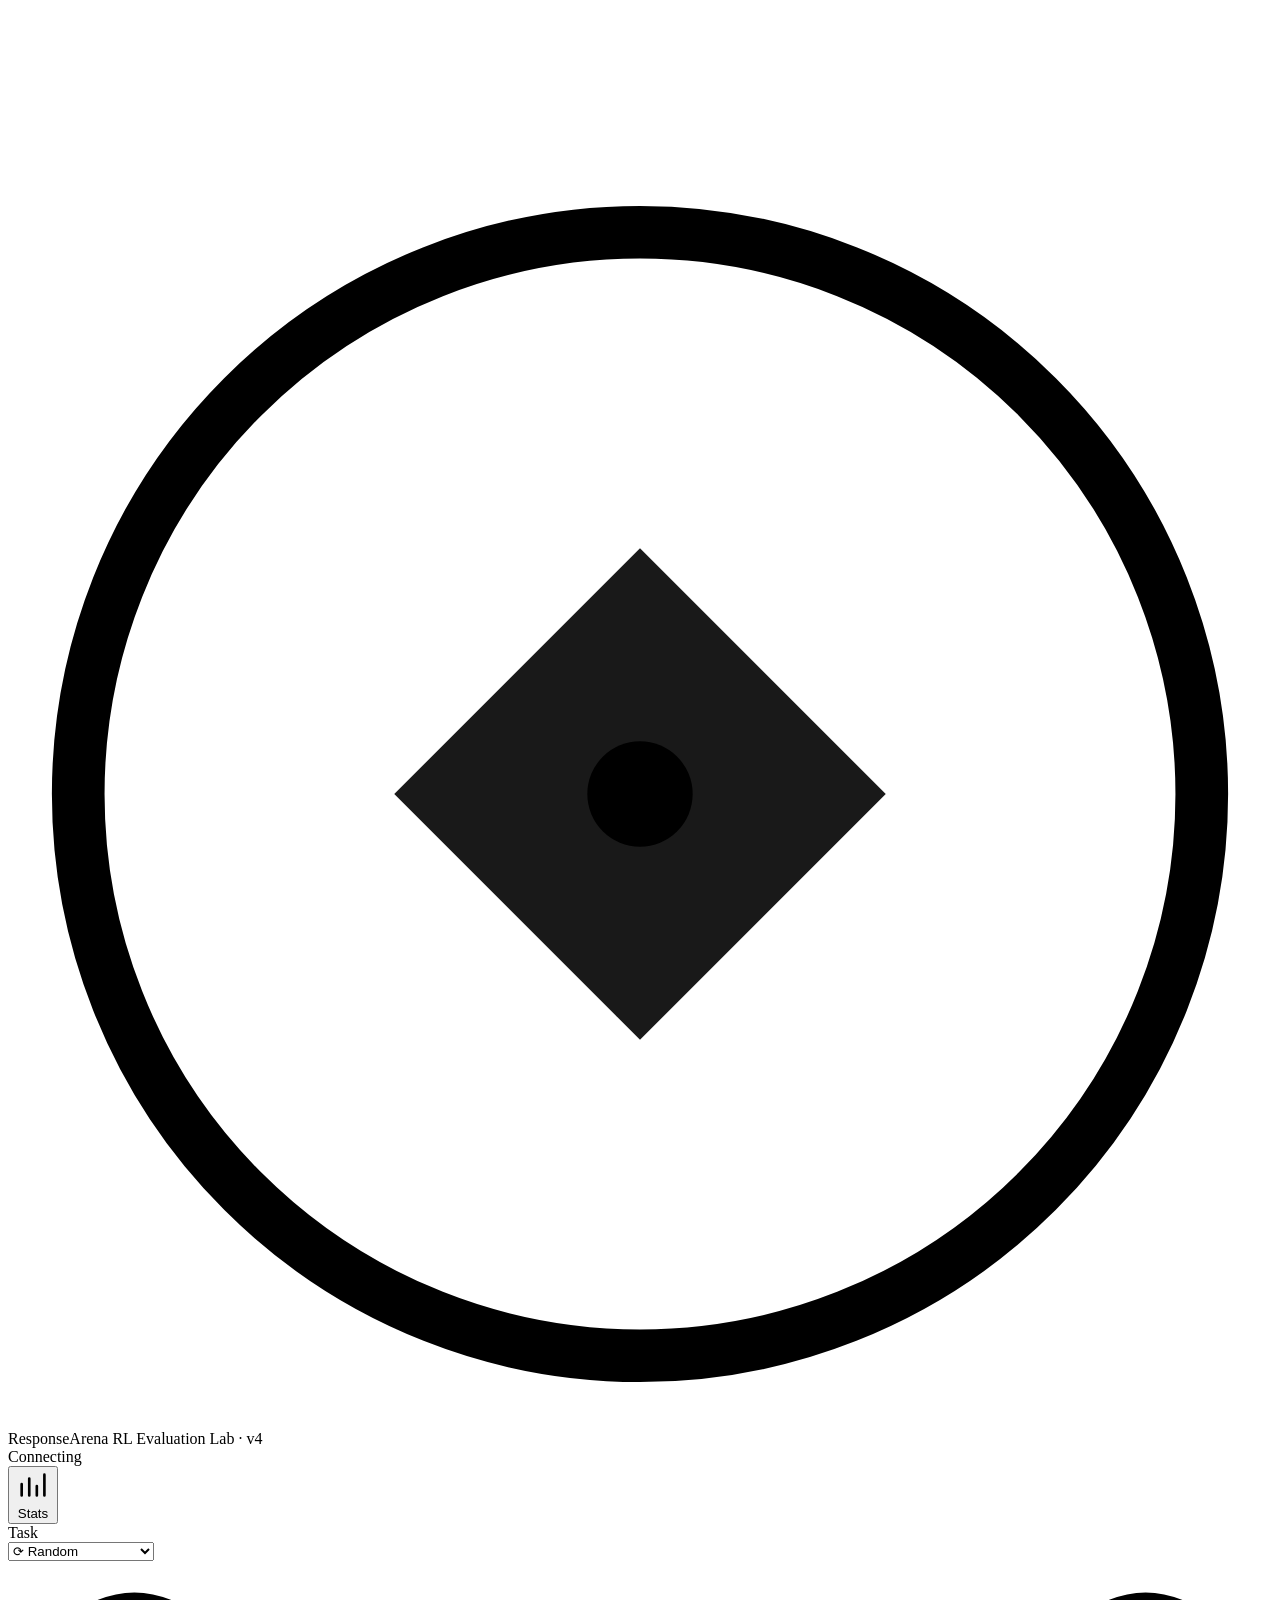
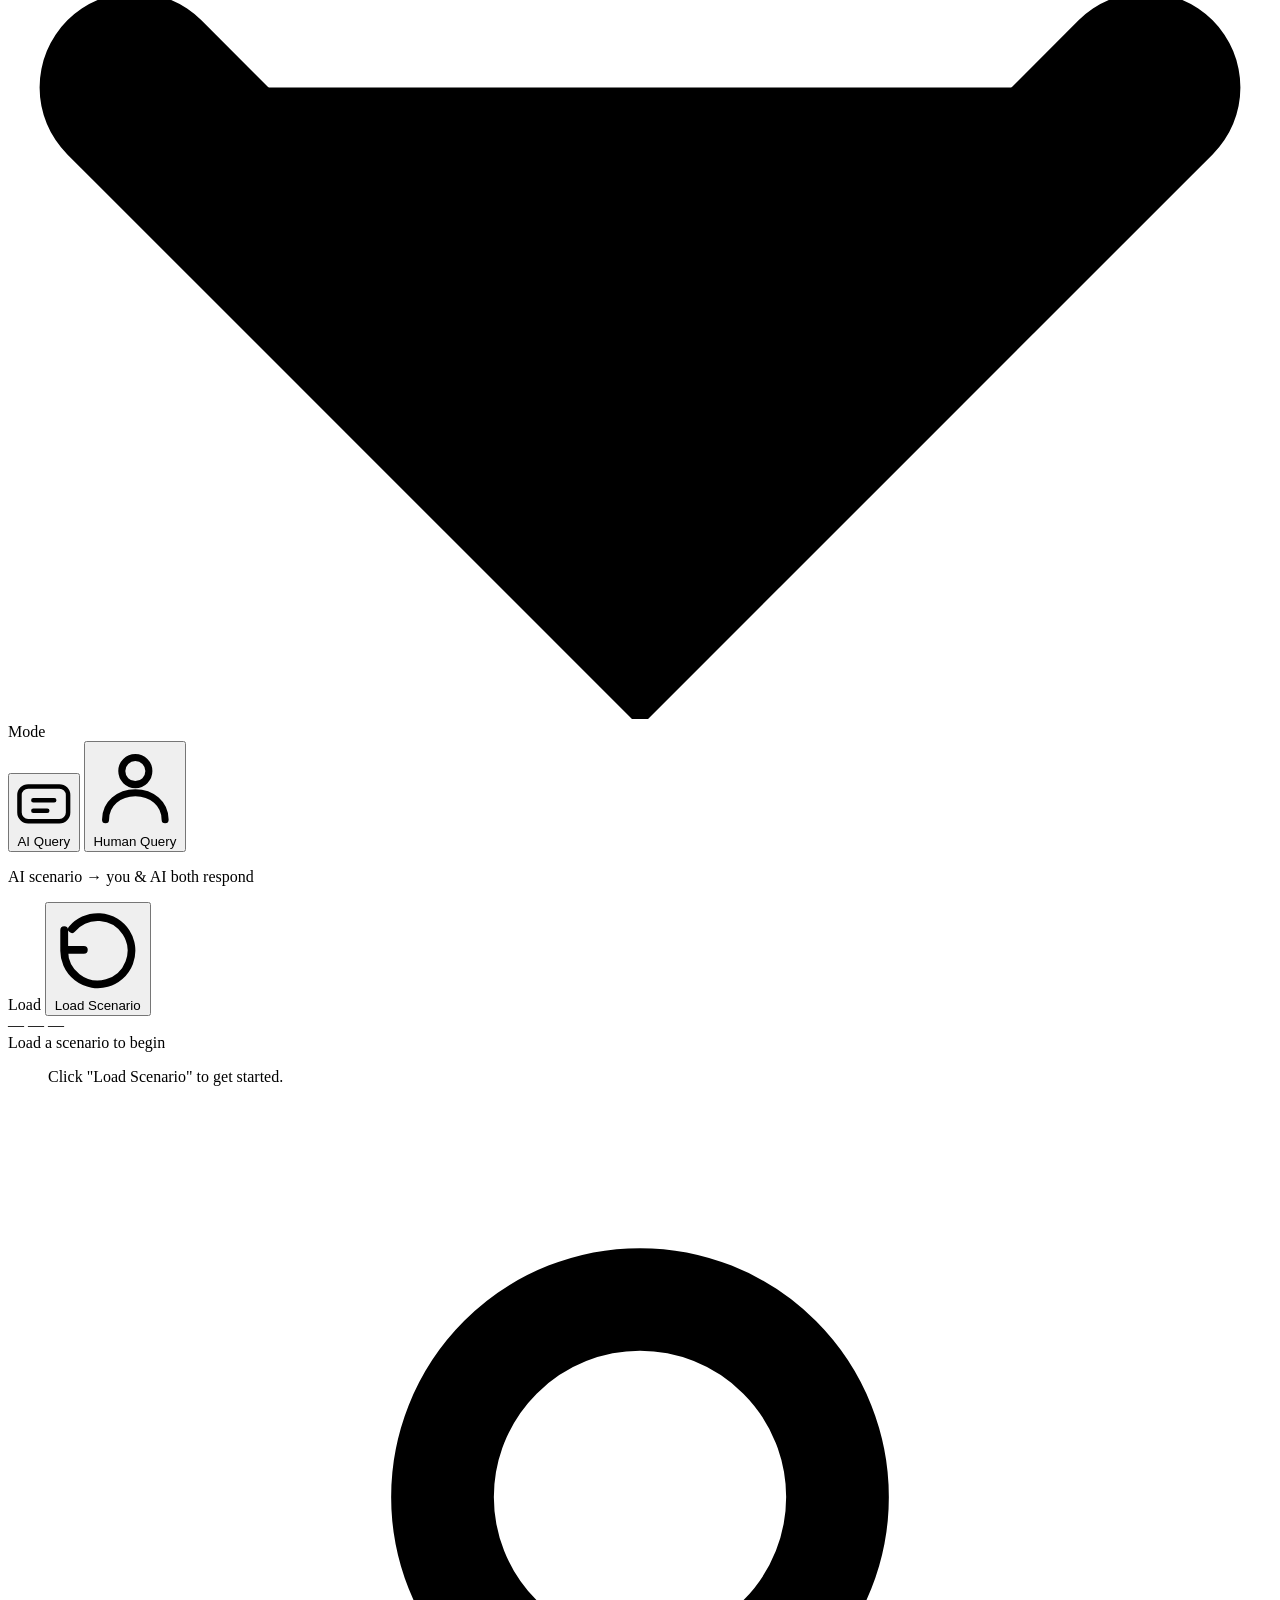
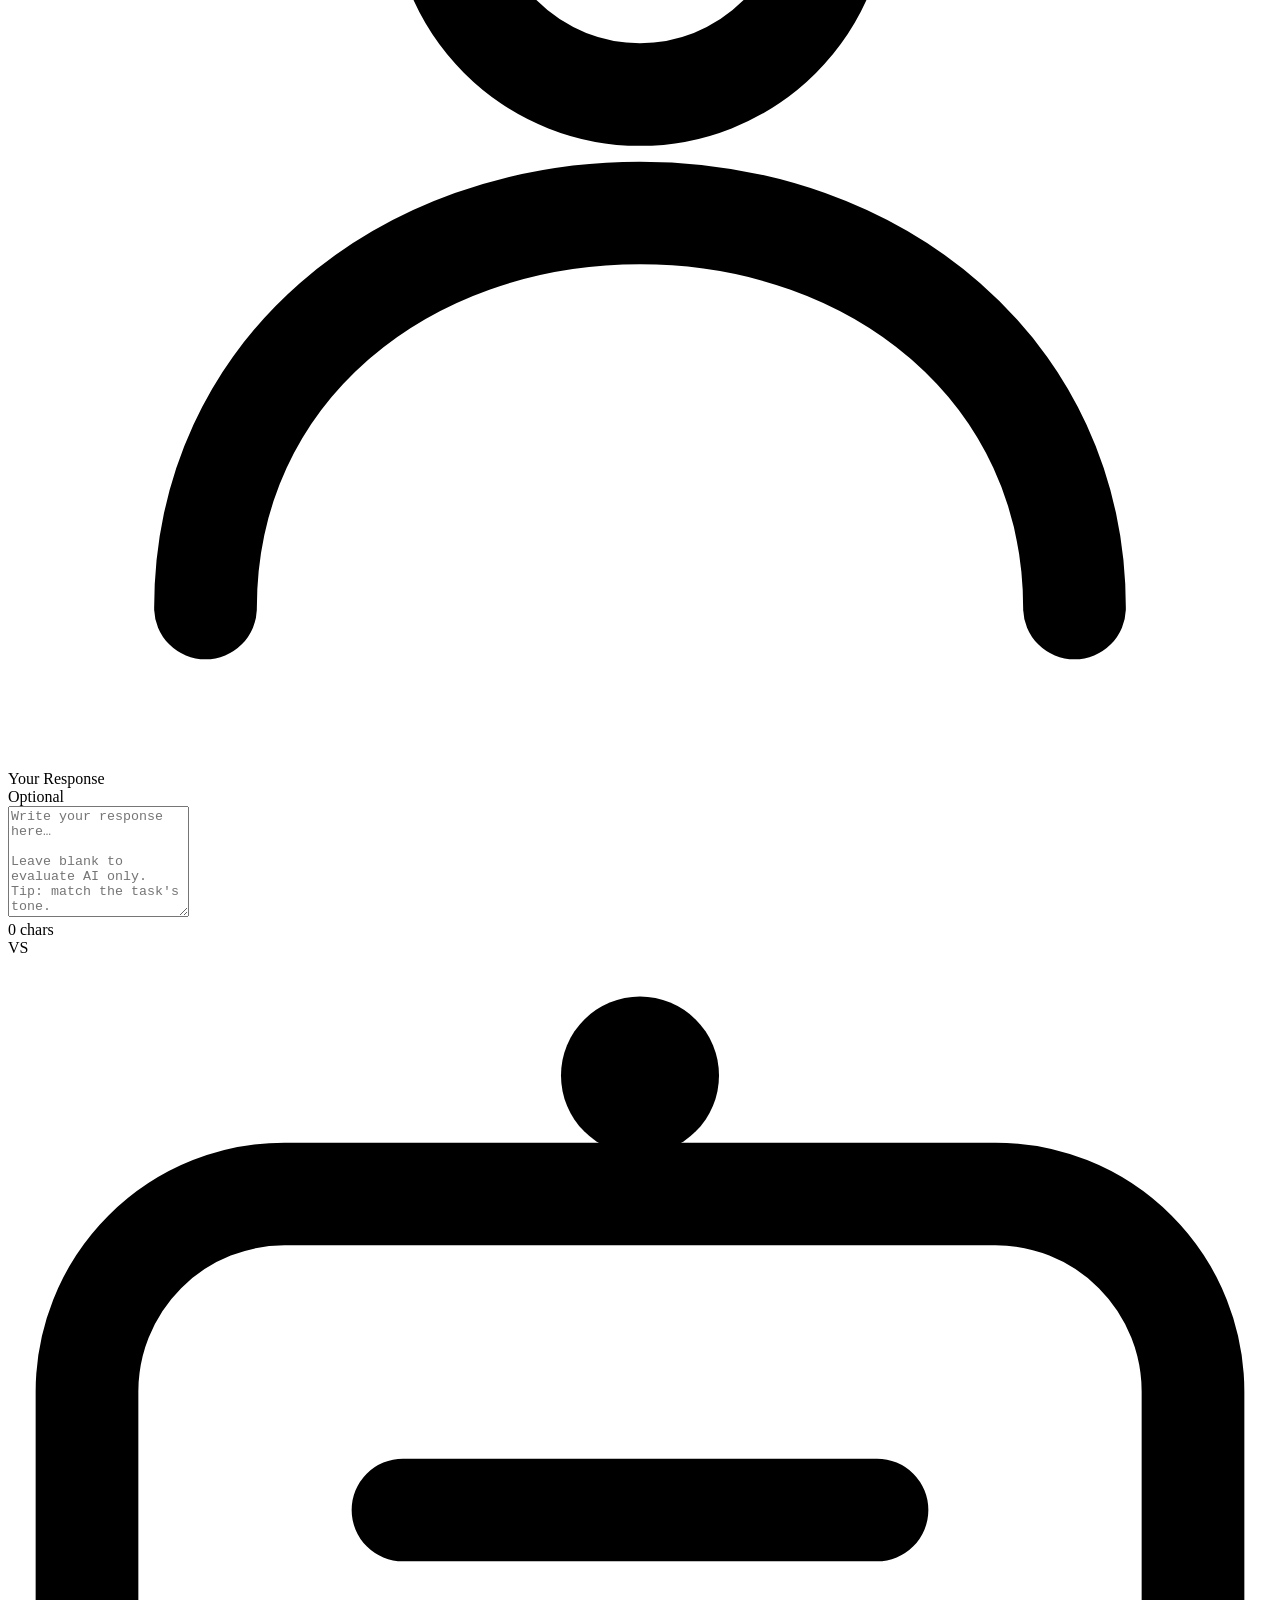
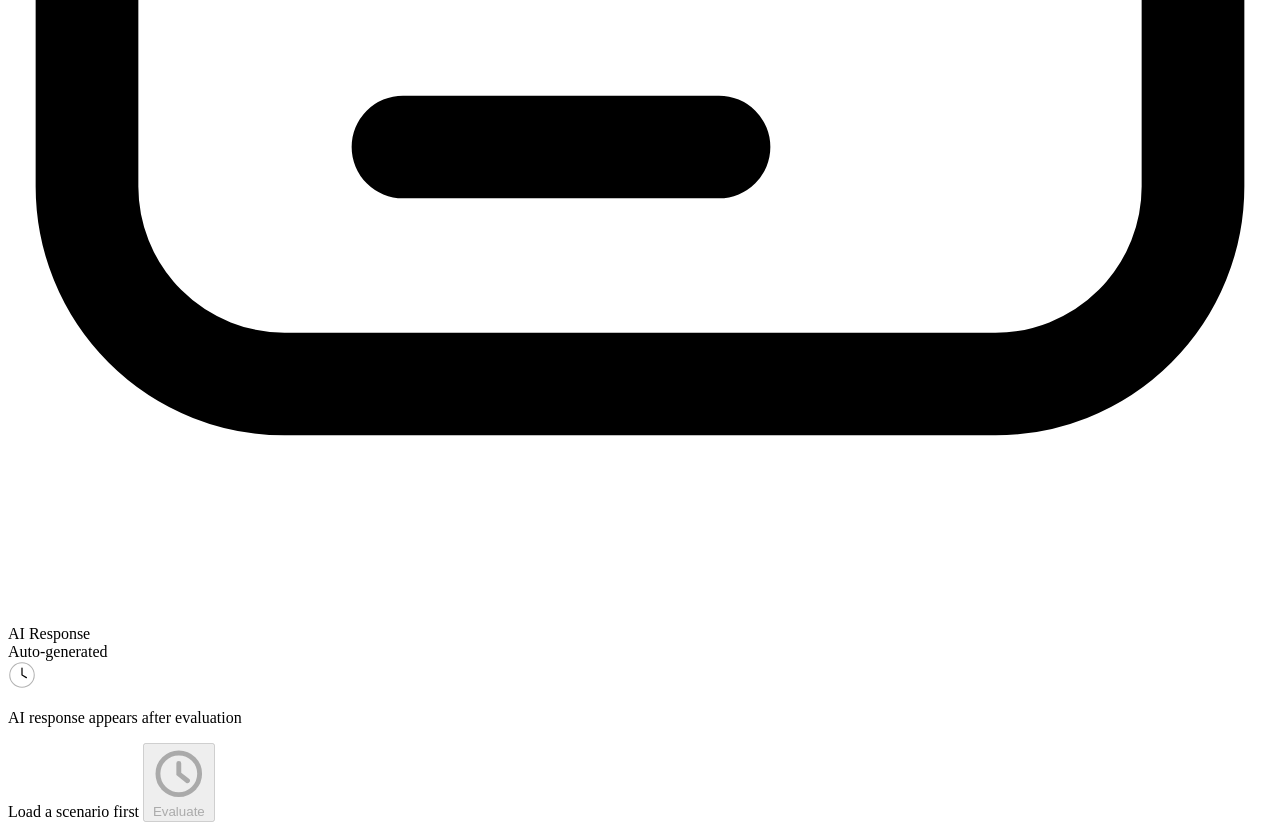
==== frontend/index.html @ 4c96da62 "Initial commit - ResponseArena" ====
<!DOCTYPE html>
<html lang="en">
<head>
  <meta charset="UTF-8"/>
  <meta name="viewport" content="width=device-width, initial-scale=1.0"/>
  <title>ResponseArena — AI Evaluation Lab</title>
  <link rel="preconnect" href="https://fonts.googleapis.com"/>
  <link href="https://fonts.googleapis.com/css2?family=DM+Sans:ital,wght@0,300;0,400;0,500;0,600;1,400&family=DM+Mono:ital,wght@0,400;0,500;1,400&family=Playfair+Display:ital,wght@0,700;1,600&display=swap" rel="stylesheet"/>
  <link rel="stylesheet" href="/static/style.css"/>
</head>
<body>
  <canvas id="bg-canvas"></canvas>

  <header class="header">
    <div class="header-inner">
      <div class="logo">
        <div class="logo-icon logo-mark">
          <svg viewBox="0 0 36 36" fill="none">
            <circle cx="18" cy="18" r="16" stroke="currentColor" stroke-width="1.5"/>
            <path d="M11 18L18 11L25 18L18 25Z" fill="currentColor" opacity=".9"/>
            <circle cx="18" cy="18" r="4" fill="var(--bg)"/>
            <circle cx="18" cy="18" r="1.5" fill="currentColor"/>
          </svg>
        </div>
        <div class="logo-text">
          <span class="logo-name">ResponseArena</span>
          <span class="logo-tag">RL Evaluation Lab · v4</span>
        </div>
      </div>
      <nav class="header-nav">
        <div class="nav-pill" id="env-status">
          <span class="status-dot"></span>
          <span class="status-label">Connecting</span>
        </div>
        <button class="nav-btn" id="stats-btn" title="RL Statistics">
          <svg viewBox="0 0 18 18" fill="none"><path d="M3 14V8M7 14V5M11 14V9M15 14V3" stroke="currentColor" stroke-width="1.4" stroke-linecap="round"/></svg>
          Stats
        </button>
      </nav>
    </div>
  </header>

  <main class="main">

    <!-- ── RL STATS PANEL (hidden by default) ── -->
    <div class="stats-panel" id="stats-panel" style="display:none">
      <div class="stats-header">
        <h3 class="stats-title">RL Learning Dashboard</h3>
        <button class="close-btn" id="stats-close">✕</button>
      </div>
      <div class="stats-grid" id="stats-grid">
        <div class="stat-card">
          <div class="stat-label">Total Evaluations</div>
          <div class="stat-value" id="stat-total">—</div>
        </div>
        <div class="stat-card">
          <div class="stat-label">Average Reward</div>
          <div class="stat-value" id="stat-avg">—</div>
        </div>
        <div class="stat-card">
          <div class="stat-label">Policy Updates</div>
          <div class="stat-value" id="stat-updates">—</div>
        </div>
      </div>
      <div class="policy-weights" id="policy-weights">
        <div class="pw-title">Adaptive Policy Weights</div>
        <div class="pw-bars" id="pw-bars"></div>
      </div>
      <div class="reward-trend-wrap">
        <div class="pw-title">Reward Trend (last 20)</div>
        <canvas id="trend-canvas" height="60"></canvas>
      </div>
    </div>

    <!-- ── CONTROLS ── -->
    <div class="control-row">
      <div class="ctrl-block">
        <label class="ctrl-label">Task</label>
        <div class="select-wrap">
          <select id="task-select" class="select-input">
            <option value="">⟳ Random</option>
            <option value="emotional_support">Emotional Support</option>
            <option value="professional_reply">Professional Reply</option>
            <option value="problem_solving">Problem Solving</option>
            <option value="casual_conversation">Casual Conversation</option>
            <option value="conflict_resolution">Conflict Resolution</option>
            <option value="creative_writing">Creative Writing</option>
            <option value="decision_support">Decision Support</option>
            <option value="customer_service">Customer Service</option>
          </select>
          <svg class="select-arrow" viewBox="0 0 10 6"><path d="M1 1l4 4 4-4" stroke="currentColor" stroke-width="1.5" stroke-linecap="round"/></svg>
        </div>
      </div>

      <div class="ctrl-block mode-block">
        <label class="ctrl-label">Mode</label>
        <div class="mode-switch" id="mode-switch">
          <button class="mode-btn active" data-mode="ai" id="mode-ai-btn">
            <svg viewBox="0 0 16 16" fill="none"><rect x="1" y="3" width="14" height="10" rx="2.5" stroke="currentColor" stroke-width="1.3"/><path d="M5 7h6M5 10h4" stroke="currentColor" stroke-width="1.3" stroke-linecap="round"/></svg>
            AI Query
          </button>
          <button class="mode-btn" data-mode="human" id="mode-human-btn">
            <svg viewBox="0 0 16 16" fill="none"><circle cx="8" cy="5" r="2.5" stroke="currentColor" stroke-width="1.3"/><path d="M2.5 14c0-3 2.5-5 5.5-5s5.5 2 5.5 5" stroke="currentColor" stroke-width="1.3" stroke-linecap="round"/></svg>
            Human Query
          </button>
        </div>
        <p class="mode-hint" id="mode-hint">AI scenario → you &amp; AI both respond</p>
      </div>

      <div class="ctrl-block" id="load-block">
        <label class="ctrl-label">Load</label>
        <button class="btn-primary" id="load-btn">
          <svg viewBox="0 0 16 16" fill="none"><path d="M2 8a6 6 0 1 0 1.4-3.7M2 4.5V8h3.5" stroke="currentColor" stroke-width="1.4" stroke-linecap="round" stroke-linejoin="round"/></svg>
          Load Scenario
        </button>
      </div>
    </div>

    <!-- ── WORKSPACE CARD ── -->
    <div class="workspace" id="workspace">

      <!-- AI MODE: Scenario display + dual response -->
      <div id="ai-workspace">
        <div class="scenario-bar" id="scenario-bar">
          <div class="scenario-meta">
            <span class="meta-chip" id="s-task">—</span>
            <span class="meta-chip difficulty" id="s-diff">—</span>
            <span class="meta-chip tone" id="s-tone">—</span>
          </div>
          <div class="scenario-name" id="s-name">Load a scenario to begin</div>
          <blockquote class="scenario-text" id="s-query">Click "Load Scenario" to get started.</blockquote>
        </div>

        <div class="dual-panel">
          <!-- Human side -->
          <div class="panel human-panel">
            <div class="panel-head">
              <div class="panel-label human-label">
                <svg viewBox="0 0 16 16" fill="none"><circle cx="8" cy="5" r="2.5" stroke="currentColor" stroke-width="1.3"/><path d="M2.5 14c0-3 2.5-5 5.5-5s5.5 2 5.5 5" stroke="currentColor" stroke-width="1.3" stroke-linecap="round"/></svg>
                Your Response
              </div>
              <span class="panel-badge">Optional</span>
            </div>
            <textarea id="human-textarea" class="response-input" placeholder="Write your response here…&#10;&#10;Leave blank to evaluate AI only.&#10;Tip: match the task's tone.&#10;&#10;⌘↵ to evaluate" rows="7"></textarea>
            <div class="input-footer">
              <span id="char-count" class="char-count">0 chars</span>
            </div>
          </div>

          <div class="panel-divider">
            <div class="divider-line"></div>
            <div class="divider-vs">VS</div>
            <div class="divider-line"></div>
          </div>

          <!-- AI side -->
          <div class="panel ai-panel">
            <div class="panel-head">
              <div class="panel-label ai-label">
                <svg viewBox="0 0 16 16" fill="none"><rect x="1" y="3" width="14" height="10" rx="2.5" stroke="currentColor" stroke-width="1.3"/><path d="M5 7h6M5 10h4" stroke="currentColor" stroke-width="1.3" stroke-linecap="round"/><circle cx="8" cy="1.5" r="1" fill="currentColor"/></svg>
                AI Response
              </div>
              <span class="panel-badge ai-badge">Auto-generated</span>
            </div>
            <div class="ai-box" id="ai-box">
              <div class="ai-placeholder" id="ai-placeholder">
                <svg viewBox="0 0 32 32" fill="none" width="28"><circle cx="16" cy="16" r="14" stroke="currentColor" stroke-width="1.2" opacity=".3"/><path d="M16 8v8l5 3" stroke="currentColor" stroke-width="1.4" stroke-linecap="round"/></svg>
                <p>AI response appears after evaluation</p>
              </div>
              <div class="ai-thinking" id="ai-thinking" style="display:none">
                <div class="thinking-dots">
                  <span></span><span></span><span></span>
                </div>
                <span class="thinking-label">Generating response…</span>
              </div>
              <div class="ai-text" id="ai-text" style="display:none"></div>
            </div>
          </div>
        </div>

        <div class="action-bar">
          <span class="action-hint" id="action-hint">Load a scenario first</span>
          <button class="btn-evaluate" id="evaluate-btn" disabled>
            <svg viewBox="0 0 16 16" fill="none"><path d="M2 8a6 6 0 1 0 12 0A6 6 0 0 0 2 8zM8 5v3l2.5 2" stroke="currentColor" stroke-width="1.4" stroke-linecap="round"/></svg>
            Evaluate
          </button>
        </div>
      </div>

      <!-- HUMAN MODE: Query input + AI response only -->
      <div id="human-workspace" style="display:none">
        <div class="scenario-bar">
          <div class="scenario-meta">
            <span class="meta-chip human-mode-chip">Human Query</span>
            <span class="meta-chip" id="hq-task-chip">—</span>
          </div>
          <div class="scenario-name">Ask anything — AI will respond &amp; be evaluated</div>
        </div>

        <div class="human-query-block">
          <label class="hq-label">Your Question or Request</label>
          <textarea id="human-query-input" class="response-input hq-input" placeholder="Type your question here…&#10;&#10;Examples:&#10;  "How do I deal with a difficult colleague?"&#10;  "Write a professional apology email."&#10;  "Give me step-by-step advice on learning Python."&#10;&#10;⌘↵ to evaluate" rows="5"></textarea>
          <div class="input-footer">
            <span id="hq-char-count" class="char-count">0 chars</span>
          </div>
        </div>

        <div class="panel ai-panel" style="margin-top:20px">
          <div class="panel-head">
            <div class="panel-label ai-label">
              <svg viewBox="0 0 16 16" fill="none"><rect x="1" y="3" width="14" height="10" rx="2.5" stroke="currentColor" stroke-width="1.3"/><path d="M5 7h6M5 10h4" stroke="currentColor" stroke-width="1.3" stroke-linecap="round"/><circle cx="8" cy="1.5" r="1" fill="currentColor"/></svg>
              AI Response
            </div>
            <span class="panel-badge ai-badge">Evaluated</span>
          </div>
          <div class="ai-box" id="ai-box-human">
            <div class="ai-placeholder" id="ai-placeholder-human">
              <svg viewBox="0 0 32 32" fill="none" width="28"><circle cx="16" cy="16" r="14" stroke="currentColor" stroke-width="1.2" opacity=".3"/><path d="M16 8v8l5 3" stroke="currentColor" stroke-width="1.4" stroke-linecap="round"/></svg>
              <p>Type your question and click Generate</p>
            </div>
            <div class="ai-thinking" id="ai-thinking-human" style="display:none">
              <div class="thinking-dots"><span></span><span></span><span></span></div>
              <span class="thinking-label">Composing…</span>
            </div>
            <div class="ai-text" id="ai-text-human" style="display:none"></div>
          </div>
        </div>

        <div class="action-bar">
          <span class="action-hint">Select task, type question, then evaluate</span>
          <button class="btn-evaluate" id="human-evaluate-btn">
            <svg viewBox="0 0 16 16" fill="none"><path d="M2 8a6 6 0 1 0 12 0A6 6 0 0 0 2 8zM8 5v3l2.5 2" stroke="currentColor" stroke-width="1.4" stroke-linecap="round"/></svg>
            Generate &amp; Evaluate
          </button>
        </div>
      </div>

    </div><!-- /workspace -->

    <!-- ── RESULTS ── -->
    <div id="results-area"></div>

  </main>

  <div class="toast" id="toast"></div>
  <script src="/static/script.js"></script>
</body>
</html>
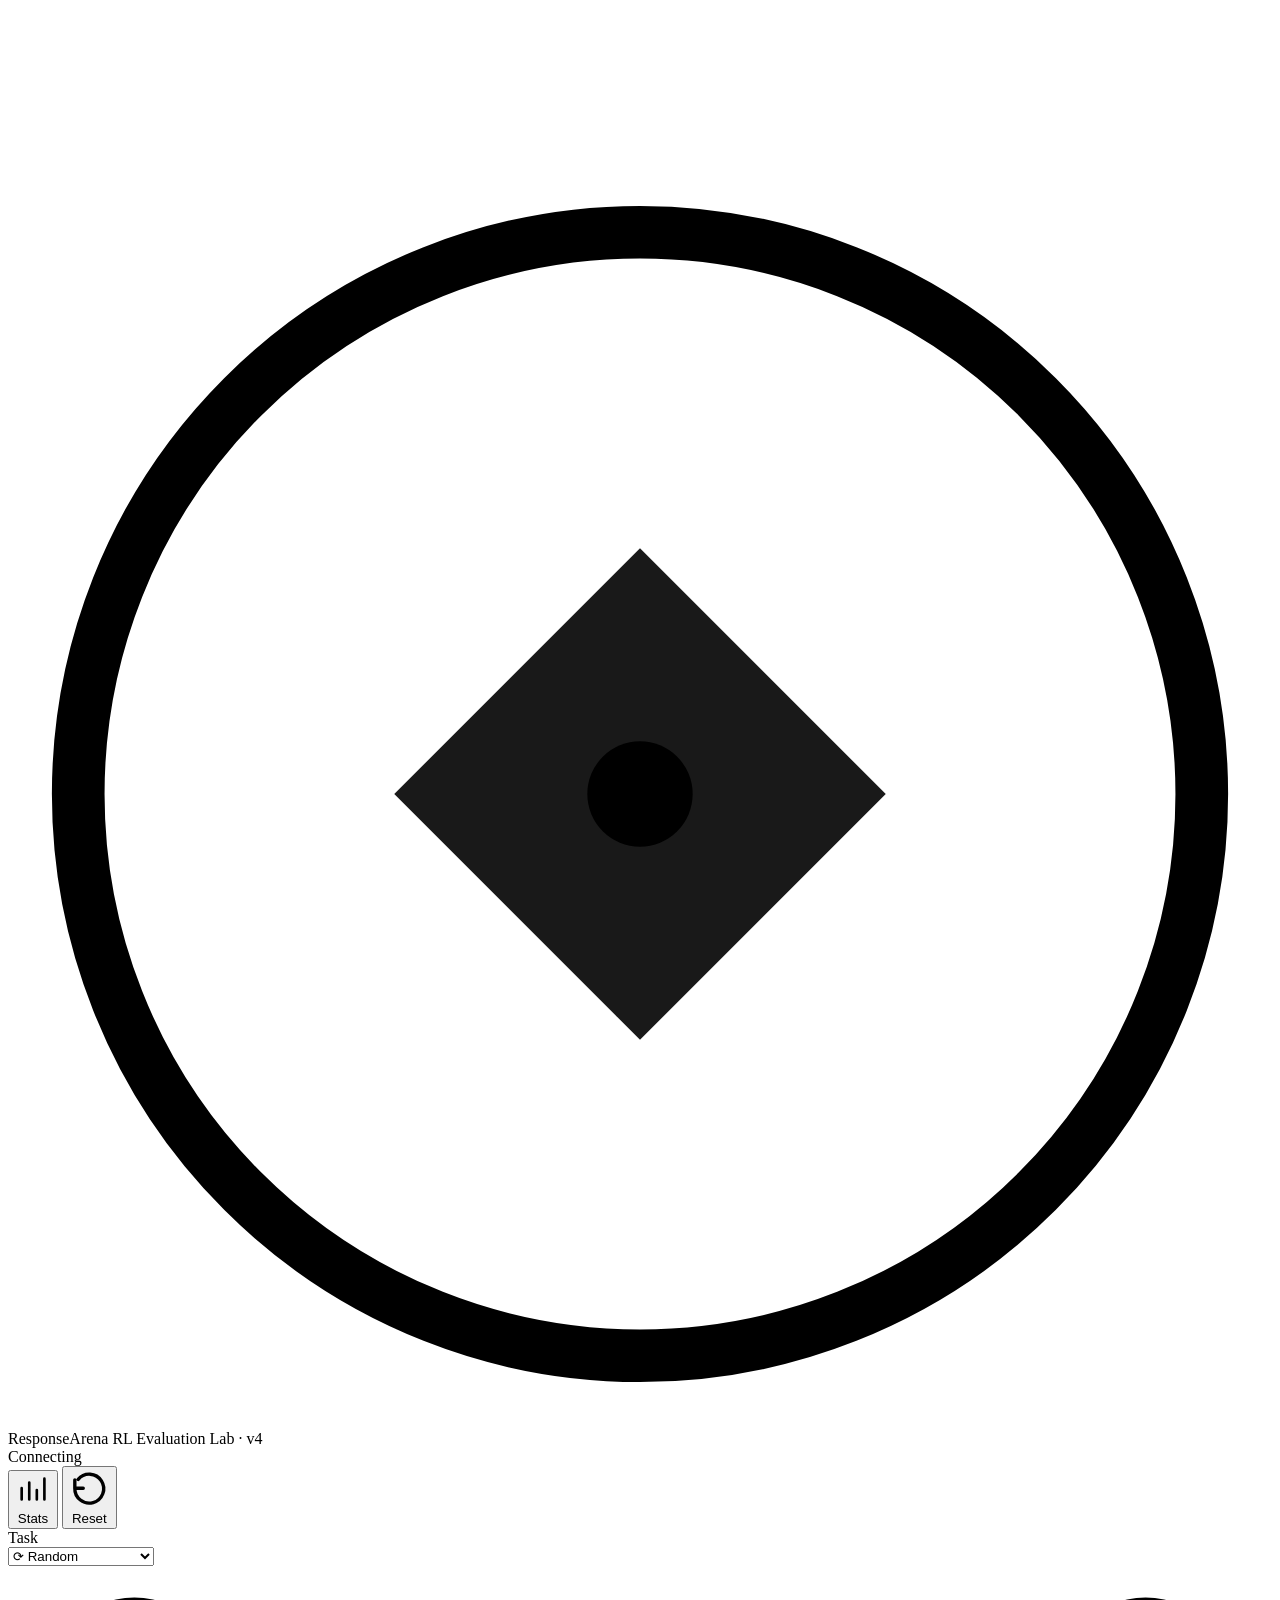
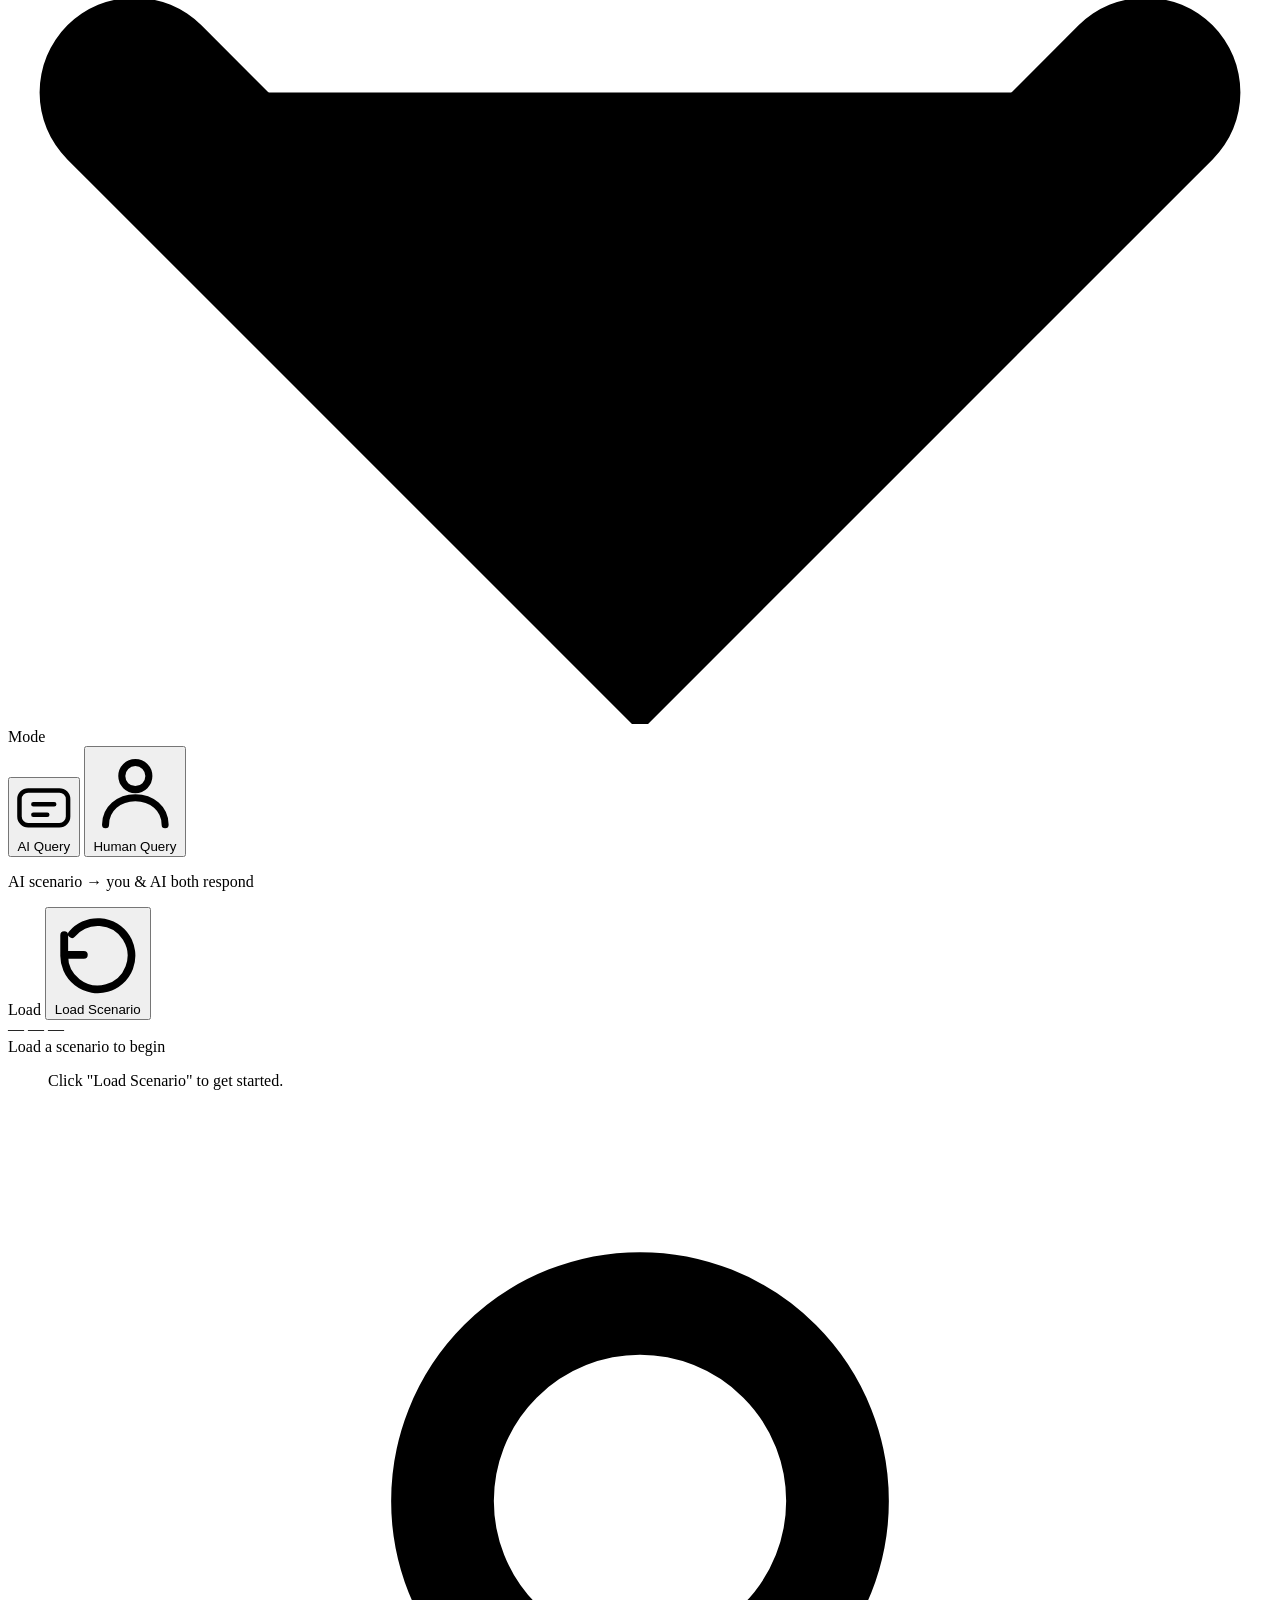
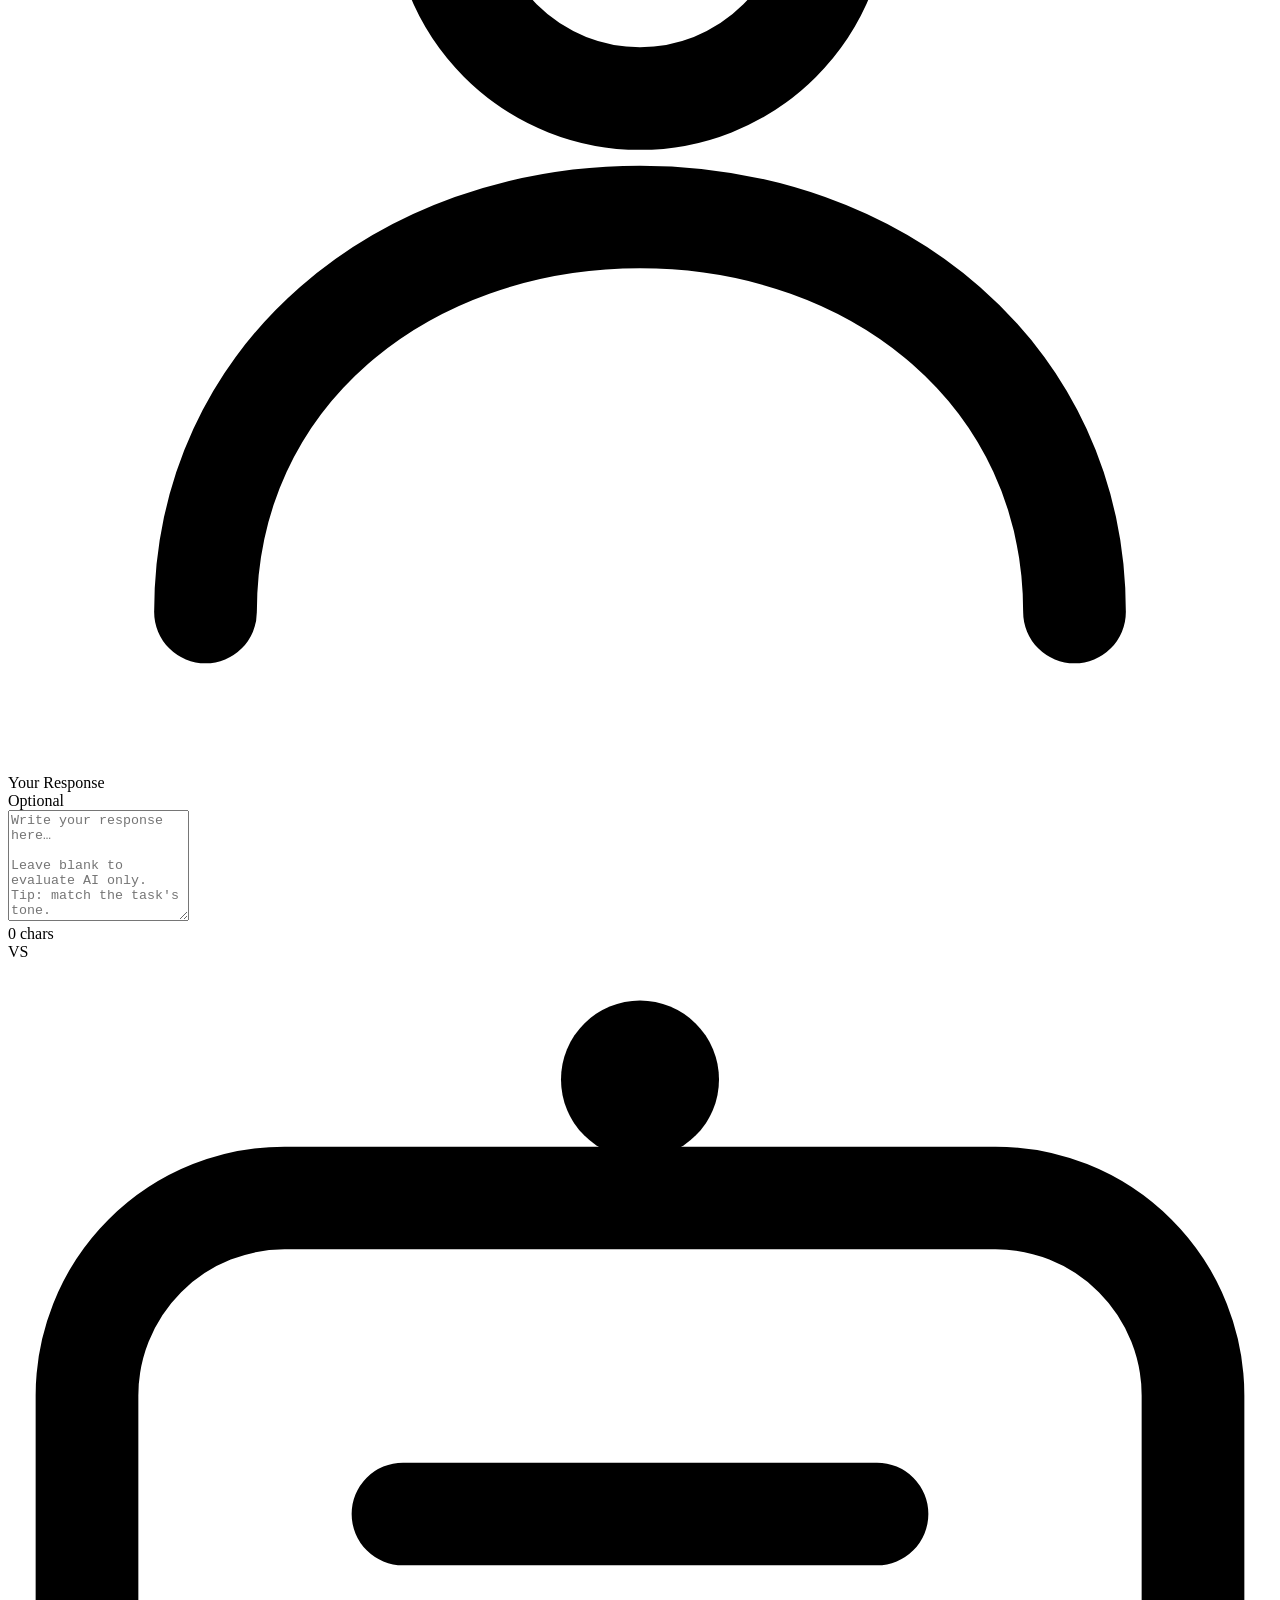
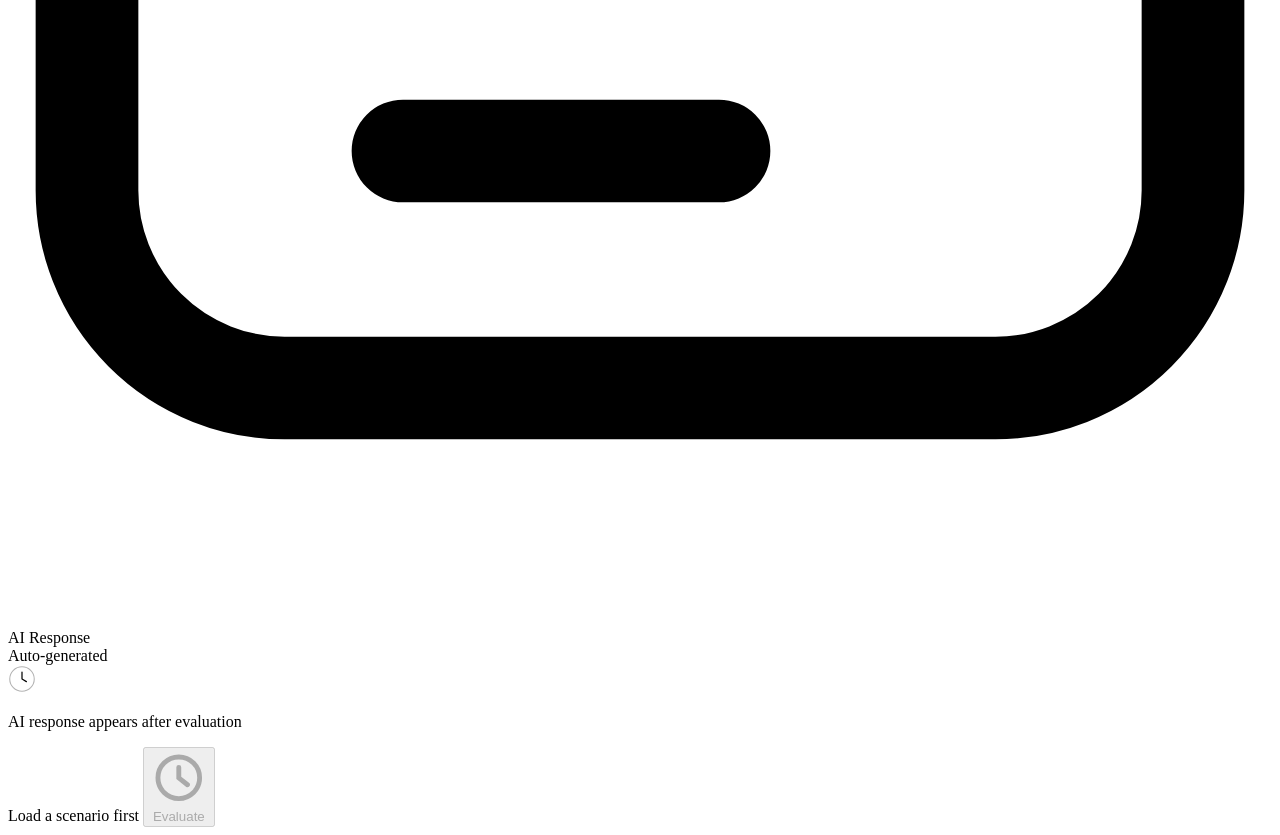
==== commit b8971d06: "Upload 14 files" ====
--- a/frontend/index.html
+++ b/frontend/index.html
@@ -35,6 +35,14 @@
         <button class="nav-btn" id="stats-btn" title="RL Statistics">
           <svg viewBox="0 0 18 18" fill="none"><path d="M3 14V8M7 14V5M11 14V9M15 14V3" stroke="currentColor" stroke-width="1.4" stroke-linecap="round"/></svg>
           Stats
+        </button>
+        <button class="nav-btn" id="reset-btn" title="Reset Learning">
+          <svg viewBox="0 0 16 16" fill="none">
+            <path d="M2 8a6 6 0 1 0 1.4-3.7M2 4.5V8h3.5"
+            stroke="currentColor" stroke-width="1.4"
+            stroke-linecap="round" stroke-linejoin="round"/>
+          </svg>
+          Reset
         </button>
       </nav>
     </div>
@@ -141,7 +149,7 @@
               </div>
               <span class="panel-badge">Optional</span>
             </div>
-            <textarea id="human-textarea" class="response-input" placeholder="Write your response here…&#10;&#10;Leave blank to evaluate AI only.&#10;Tip: match the task's tone.&#10;&#10;⌘↵ to evaluate" rows="7"></textarea>
+            <textarea id="human-textarea" class="response-input" placeholder="Write your response here…&#10;&#10;Leave blank to evaluate AI only.&#10;Tip: match the task's tone.&#10;&#10;Press Enter to evaluate (Shift+Enter for new line)" rows="7"></textarea>
             <div class="input-footer">
               <span id="char-count" class="char-count">0 chars</span>
             </div>
@@ -199,7 +207,7 @@
 
         <div class="human-query-block">
           <label class="hq-label">Your Question or Request</label>
-          <textarea id="human-query-input" class="response-input hq-input" placeholder="Type your question here…&#10;&#10;Examples:&#10;  "How do I deal with a difficult colleague?"&#10;  "Write a professional apology email."&#10;  "Give me step-by-step advice on learning Python."&#10;&#10;⌘↵ to evaluate" rows="5"></textarea>
+          <textarea id="human-query-input" class="response-input hq-input" placeholder="Type your question here…&#10;&#10;Examples:&#10;  "How do I deal with a difficult colleague?"&#10;  "Write a professional apology email."&#10;  "Give me step-by-step advice on learning Python."&#10;&#10;Press Enter to evaluate (Shift+Enter for new line)" rows="5"></textarea>
           <div class="input-footer">
             <span id="hq-char-count" class="char-count">0 chars</span>
           </div>
